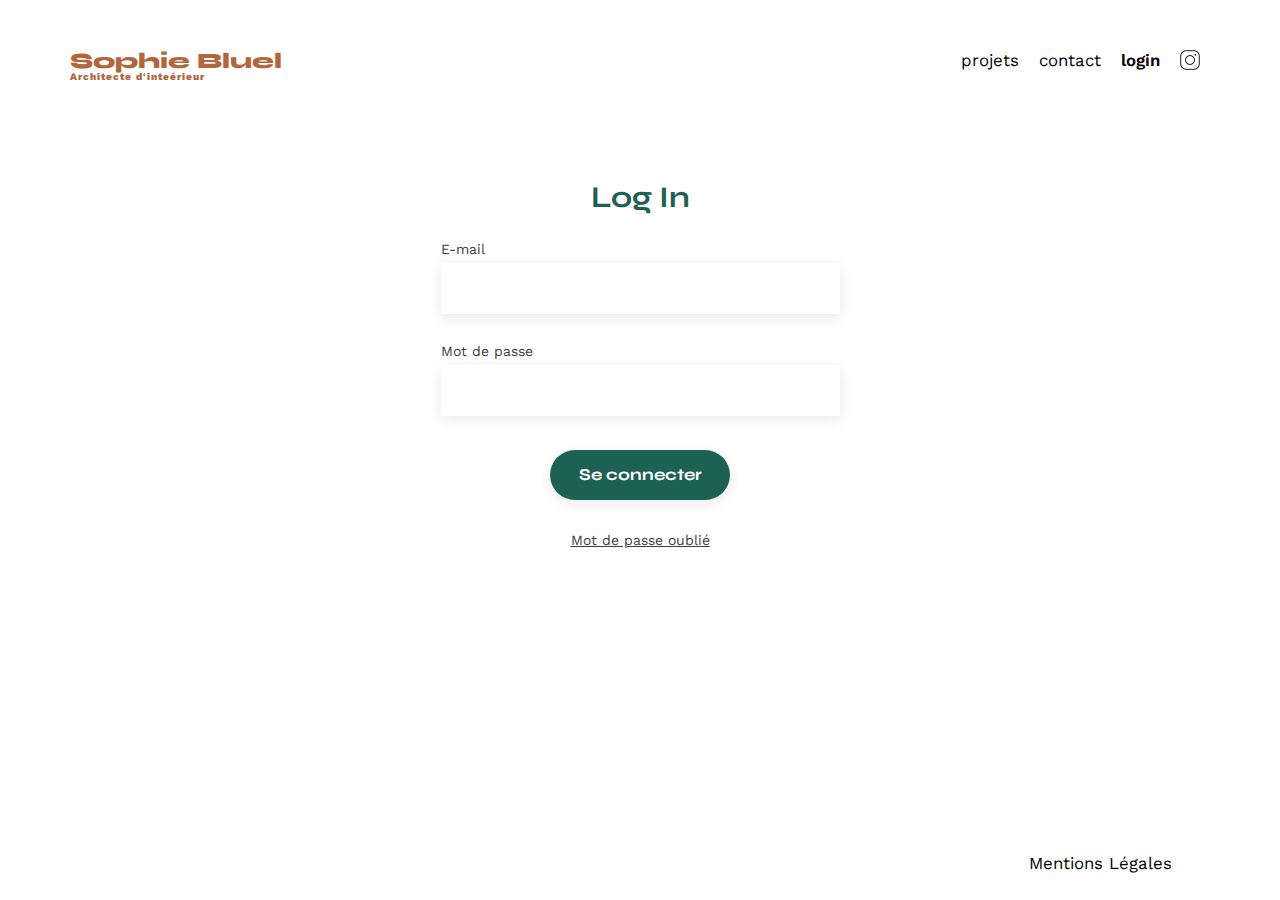
==== FrontEnd/login.html @ 2e529243 "Creation of the login page and creation of additional files" ====
<!DOCTYPE html>
<html lang="fr">
<head>
	<meta charset="UTF-8">
	<title>Sophie Bluel - Architecte d'intérieur</title>
	<meta name="viewport" content="width=device-width, initial-scale=1.0">
	<link rel="preconnect" href="https://fonts.googleapis.com">
	<link rel="preconnect" href="https://fonts.gstatic.com" crossorigin>
	<link href="https://fonts.googleapis.com/css2?family=Syne:wght@700;800&family=Work+Sans&display=swap" rel="stylesheet">
	<meta name="description" content="">
	<link rel="stylesheet" href="./assets/style.css">
	<link rel="stylesheet" href="./assets/login.css">
</head>
<body>
	<header>
		<h1>Sophie Bluel <span>Architecte d'inteérieur</span></h1>
		<nav>
			<ul>
				<li>projets</li>
				<li>contact</li>
				<li class="active"><a href="login.html">login</a></li>
				<li class="instagram-icon"><a href="https://www.instagram.com/"><img src="./assets/icons/instagram.png" alt="Instagram"></a></li>
			</ul>
		</nav>
	</header>
	<main>
		<section class="login">
			<h2>Log In</h2>
				<form method="get" action="#">
					<label class="form-label" for="email">E-mail</label>
					<input class="field" type="text" name="email" id="email">
					<label class="form-label" for="password">Mot de passe</label>
					<input class="field" type="password" name="password" id="password">
					<input type="submit" value="Se connecter" class="button-login">
					<a href="#" class="forgotten-password">Mot de passe oublié</a>
				</form>
	</section>
	</main>

	<footer>
		<nav>
			<ul>
				<li>Mentions Légales</li>
			</ul>
		</nav>
	</footer>
</body>
</html>
---- FrontEnd/assets/style.css ----
/* http://meyerweb.com/eric/tools/css/reset/
   v2.0 | 20110126
   License: none (public domain)
*/

html, body, div, span, applet, object, iframe,
h1, h2, h3, h4, h5, h6, p, blockquote, pre,
a, abbr, acronym, address, big, cite, code,
del, dfn, em, img, ins, kbd, q, s, samp,
small, strike, strong, sub, sup, tt, var,
b, u, i, center,
dl, dt, dd, ol, ul, li,
fieldset, form, label, legend,
table, caption, tbody, tfoot, thead, tr, th, td,
article, aside, canvas, details, embed,
figure, figcaption, footer, header, hgroup,
menu, nav, output, ruby, section, summary,
time, mark, audio, video {
	margin: 0;
	padding: 0;
	border: 0;
	font-size: 100%;
	font: inherit;
	vertical-align: baseline;
}
/* HTML5 display-role reset for older browsers */
article, aside, details, figcaption, figure,
footer, header, hgroup, menu, nav, section {
	display: block;
}
body {
	line-height: 1;
}
ol, ul {
	list-style: none;
}
blockquote, q {
	quotes: none;
}
blockquote:before, blockquote:after,
q:before, q:after {
	content: '';
	content: none;
}
table {
	border-collapse: collapse;
	border-spacing: 0;
}
/** end reset css**/
body {
	max-width: 1140px;
	margin:auto;
	font-family: 'Work Sans' ;
	font-size: 14px;
}
header {
	display: flex;
	justify-content: space-between;
	margin: 50px 0
}
section {
	margin: 50px 0
}

h1{
	display: flex;
	flex-direction: column;
	font-family: 'Syne';
	font-size: 22px;
	font-weight: 800;
	color: #B1663C
}

h1 > span {
	font-family: 'Work Sans';
	font-size:10px;
	letter-spacing: 0.1em;
}

h2{
	font-family: 'Syne';
	font-weight: 700;
	font-size: 30px;
	color: #1D6154
}
nav ul {
	display: flex;
	align-items: center;
	list-style-type: none;

}
nav li {
	padding: 0 10px;
	font-size: 1.2em;
}
nav a {
	color: black;
	text-decoration: none;
}
a:hover {
	color: #B1663C;
}
li:hover {
	color: #B1663C;
}
#introduction {
	display: flex;
	align-items: center;
}
#introduction figure {
	flex: 1
}
#introduction img {
	display: block;
	margin: auto;
	width: 80%;
}

#introduction article {
	flex: 1
}
#introduction h2 {
	margin-bottom: 1em;
}

#introduction p {
	margin-bottom: 0.5em;
}
#portfolio h2 {
	text-align: center;
	margin-bottom: 1em;
}
.gallery {
	width: 100%;
	display: grid;
	grid-template-columns: 1fr 1fr 1fr;
	grid-column-gap: 20px;
	grid-row-gap: 20px;
}

.gallery img {
	width: 100%;

}
#contact {
	width: 50%;
margin: auto;
}
#contact > * {
	text-align: center;

}
#contact h2{
	margin-bottom: 20px;
}
#contact form {
	text-align: left;
	margin-top:30px;
	display: flex;
	flex-direction: column;
}

#contact input {
	height: 50px;
	font-size: 1.2em;
	border: none;
	box-shadow: 0px 4px 14px rgba(0, 0, 0, 0.09);
}
#contact label {
	margin: 2em 0 1em 0;
}
#contact textarea {
	border: none;
	box-shadow: 0px 4px 14px rgba(0, 0, 0, 0.09);
}

input[type="submit"]{
	font-family: 'Syne';
	font-weight: 700;
	color: white;
	background-color: #1D6154;
	margin : 2em auto ;
	width: 180px;
	text-align: center;
	border-radius: 60px ;
}

input[type="submit"]:hover {
	background-color: #0E2F28;
	color: white;
	cursor: pointer;
}

footer nav ul {
	display: flex;
	justify-content: flex-end;
	margin: 2em
}
---- FrontEnd/assets/login.css ----
body {
    min-height: 100vh;
    display: flex;
    flex-direction: column;
}

.active {
    font-weight: 600;
}

.instagram-icon {
    display: flex;
}

.instagram-icon img {
    width: 20px;
}

.instagram-icon a {
    height: 20px;
}

.login {
    display: flex;
    flex-direction: column;
    align-items: center;
}

.login form {
    display: flex;
    flex-direction: column;
}

.form-label {
    font-family: 'Work Sans';
    color: #3D3D3D;
    margin-bottom: 7px;
    margin-top: 30px;
}

.field {
    width: 379px;
    height: 51px;
    background: #FFFFFF;
    box-shadow: 0px 4px 14px rgba(0, 0, 0, 0.09);
    border: none;
    padding: 0px 10px;
}

.button-login {
    height: 50px;
    font-size: 1.2em;
    border: none;
    box-shadow: 0px 4px 14px rgba(0, 0, 0, 0.09);
}

.forgotten-password {
    color: #3D3D3D;
    text-align: center;
    font-family: 'Work Sans';
}

footer {
    margin-top: auto;
}
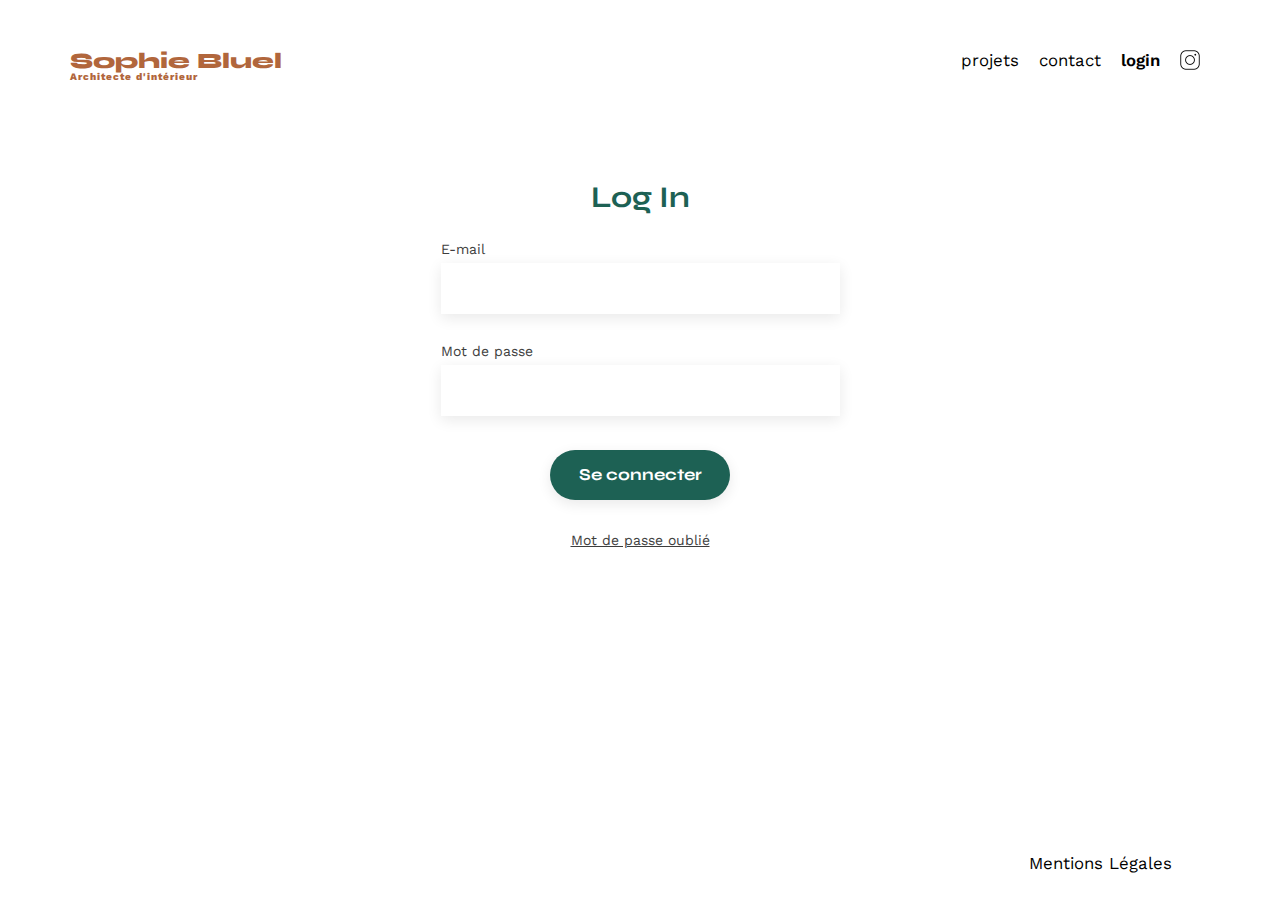
==== commit 4d40ffed: "Improve filters code + login page" ====
--- a/FrontEnd/login.html
+++ b/FrontEnd/login.html
@@ -10,27 +10,30 @@
 	<meta name="description" content="">
 	<link rel="stylesheet" href="./assets/style.css">
 	<link rel="stylesheet" href="./assets/login.css">
+	<script type="module" src="login.js"></script>
 </head>
 <body>
 	<header>
-		<h1>Sophie Bluel <span>Architecte d'inteérieur</span></h1>
+		<h1>Sophie Bluel <span>Architecte d'intérieur</span></h1>
 		<nav>
 			<ul>
 				<li>projets</li>
 				<li>contact</li>
 				<li class="active"><a href="login.html">login</a></li>
-				<li class="instagram-icon"><a href="https://www.instagram.com/"><img src="./assets/icons/instagram.png" alt="Instagram"></a></li>
+				<li class="instagram-icon">
+					<a href="https://www.instagram.com/"><img src="./assets/icons/instagram.png" alt="Instagram"></a>
+				</li>
 			</ul>
 		</nav>
 	</header>
 	<main>
 		<section class="login">
 			<h2>Log In</h2>
-				<form method="get" action="#">
+				<form method="post" action="#" class="form-test">
 					<label class="form-label" for="email">E-mail</label>
-					<input class="field" type="text" name="email" id="email">
+					<input class="field" type="text" name="email" id="email" required>
 					<label class="form-label" for="password">Mot de passe</label>
-					<input class="field" type="password" name="password" id="password">
+					<input class="field" type="password" name="password" id="password" required>
 					<input type="submit" value="Se connecter" class="button-login">
 					<a href="#" class="forgotten-password">Mot de passe oublié</a>
 				</form>
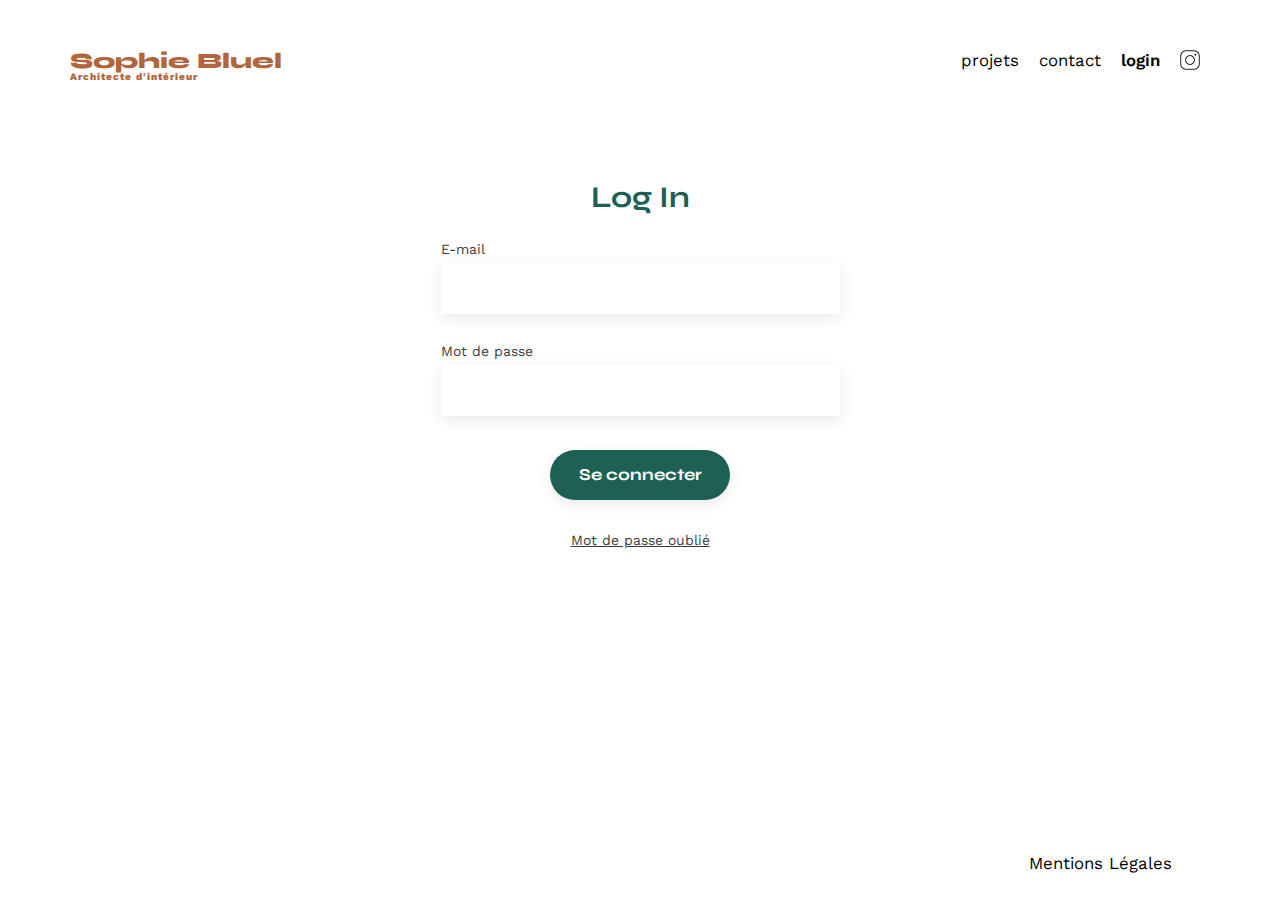
==== commit 4aa8ccee: "Login page functionnal" ====
--- a/FrontEnd/login.html
+++ b/FrontEnd/login.html
@@ -34,6 +34,10 @@
 					<input class="field" type="text" name="email" id="email" required>
 					<label class="form-label" for="password">Mot de passe</label>
 					<input class="field" type="password" name="password" id="password" required>
+					<div class="wrong-div">
+						<span class="wrong-style" id="401">Mot de passe incorrect.</span>
+						<span class="wrong-style" id="404">Couple e-mail/mot de passe incorrect.</span>
+					</div>
 					<input type="submit" value="Se connecter" class="button-login">
 					<a href="#" class="forgotten-password">Mot de passe oublié</a>
 				</form>
--- a/FrontEnd/assets/login.css
+++ b/FrontEnd/assets/login.css
@@ -47,6 +47,18 @@
     padding: 0px 10px;
 }
 
+.wrong-div {
+    text-align: center;
+    height: min-content;
+}
+
+.wrong-style {
+    display: none;
+    color: red;
+    font-size: 12px;
+    padding-top: 10px;
+}
+
 .button-login {
     height: 50px;
     font-size: 1.2em;
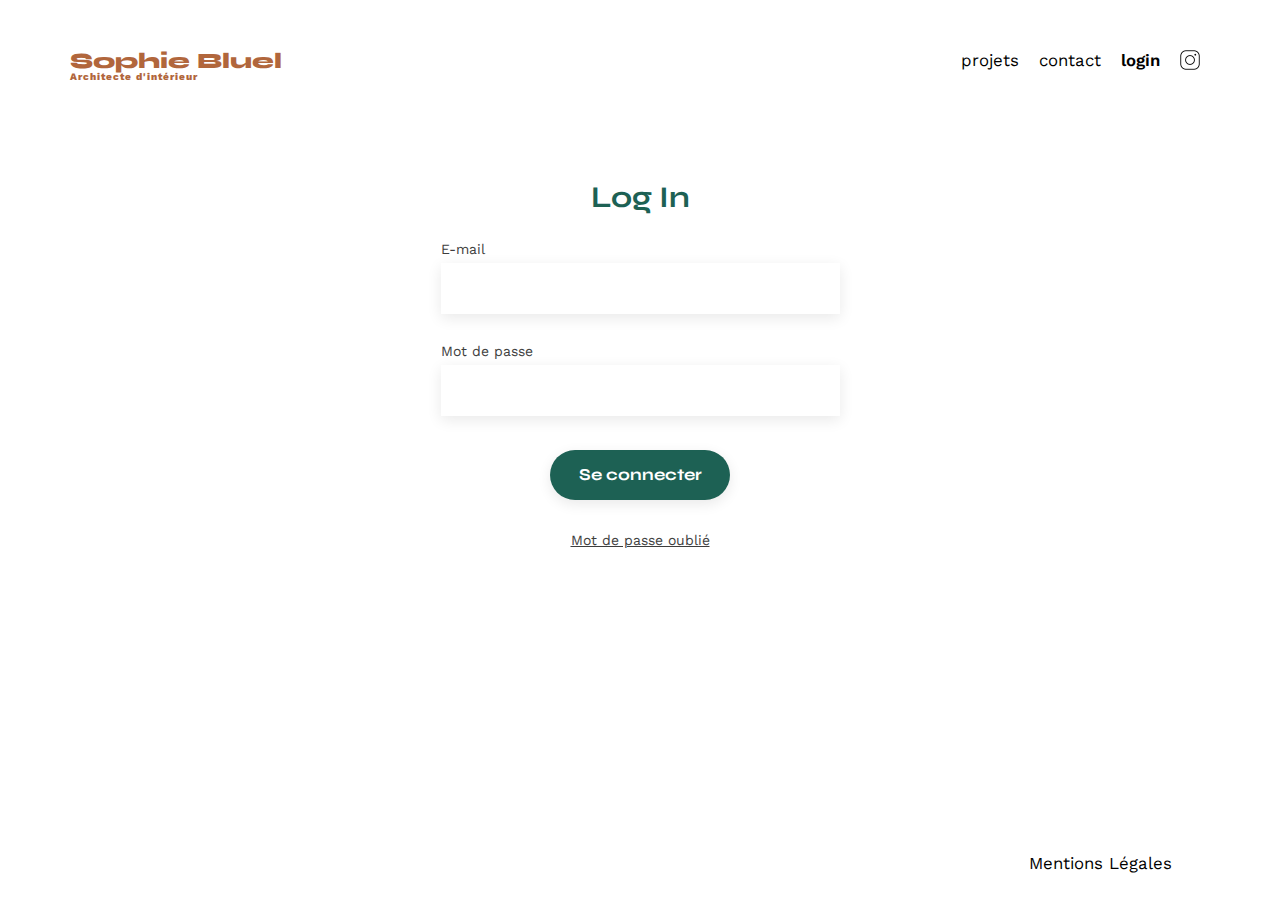
==== commit e2680469: "login to logout function + fix filters, error message on login + dynamic filters + css on filters" ====
--- a/FrontEnd/login.html
+++ b/FrontEnd/login.html
@@ -35,8 +35,7 @@
 					<label class="form-label" for="password">Mot de passe</label>
 					<input class="field" type="password" name="password" id="password" required>
 					<div class="wrong-div">
-						<span class="wrong-style" id="401">Mot de passe incorrect.</span>
-						<span class="wrong-style" id="404">Couple e-mail/mot de passe incorrect.</span>
+						<span class="wrong-style" id="error">Couple e-mail/mot de passe incorrect.</span>
 					</div>
 					<input type="submit" value="Se connecter" class="button-login">
 					<a href="#" class="forgotten-password">Mot de passe oublié</a>
--- a/FrontEnd/assets/style.css
+++ b/FrontEnd/assets/style.css
@@ -126,7 +126,8 @@
 #introduction p {
 	margin-bottom: 0.5em;
 }
-#portfolio h2 {
+#portfolio h2,
+#portfolio div {
 	text-align: center;
 	margin-bottom: 1em;
 }
@@ -196,3 +197,7 @@
 	justify-content: flex-end;
 	margin: 2em
 }
+
+.display-none {
+	display: none;
+}